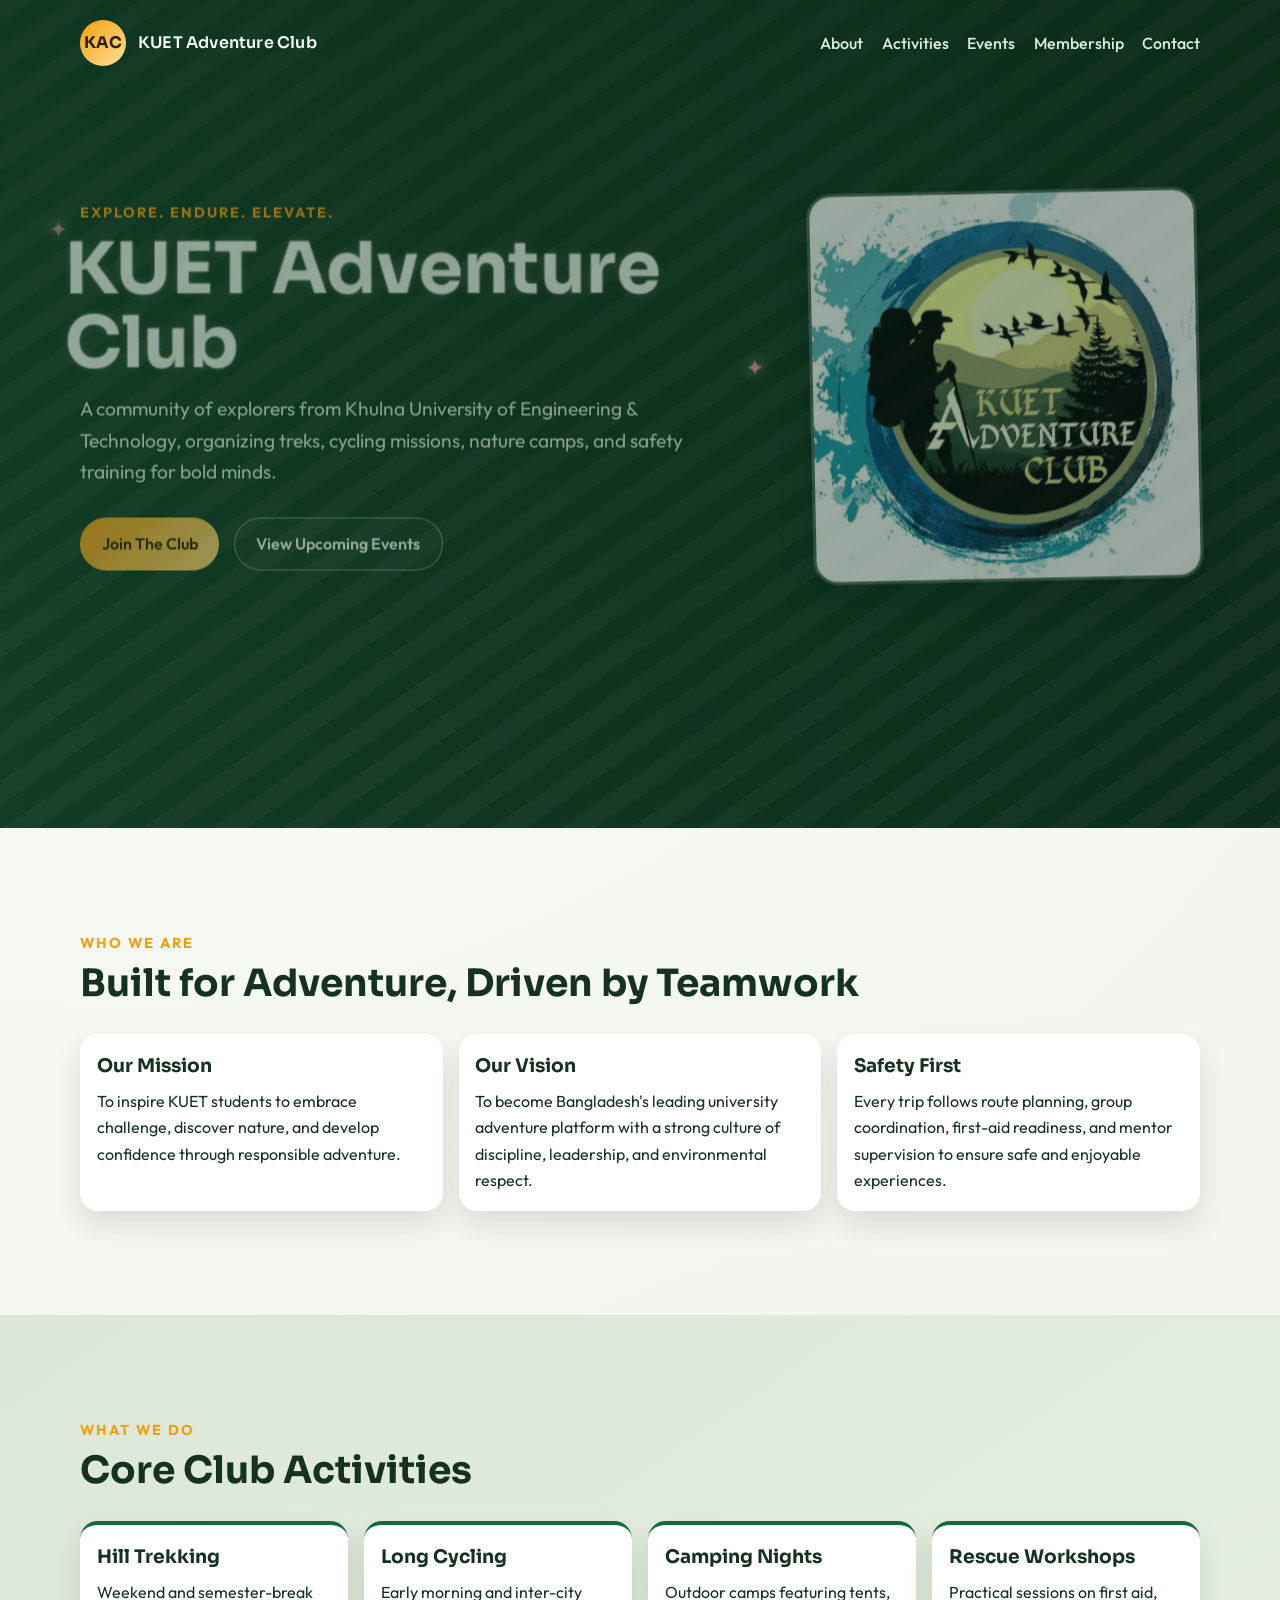
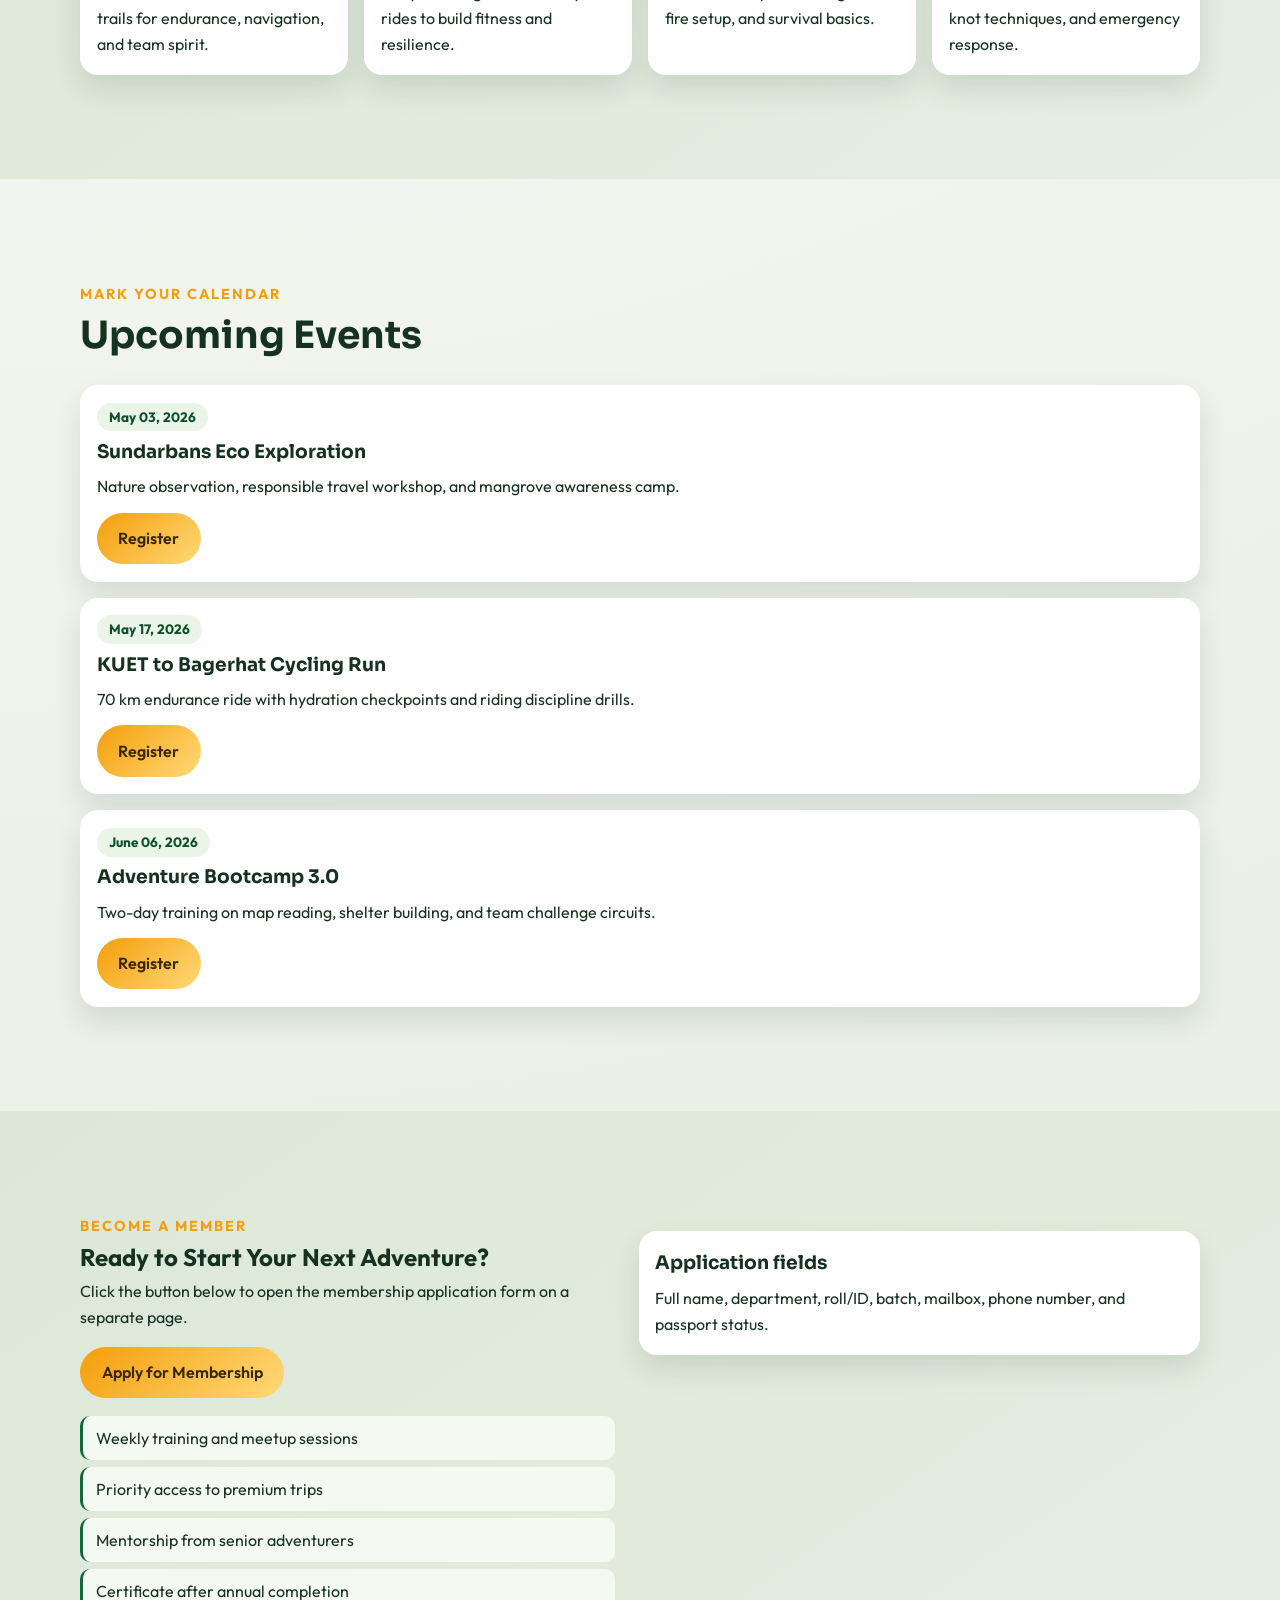
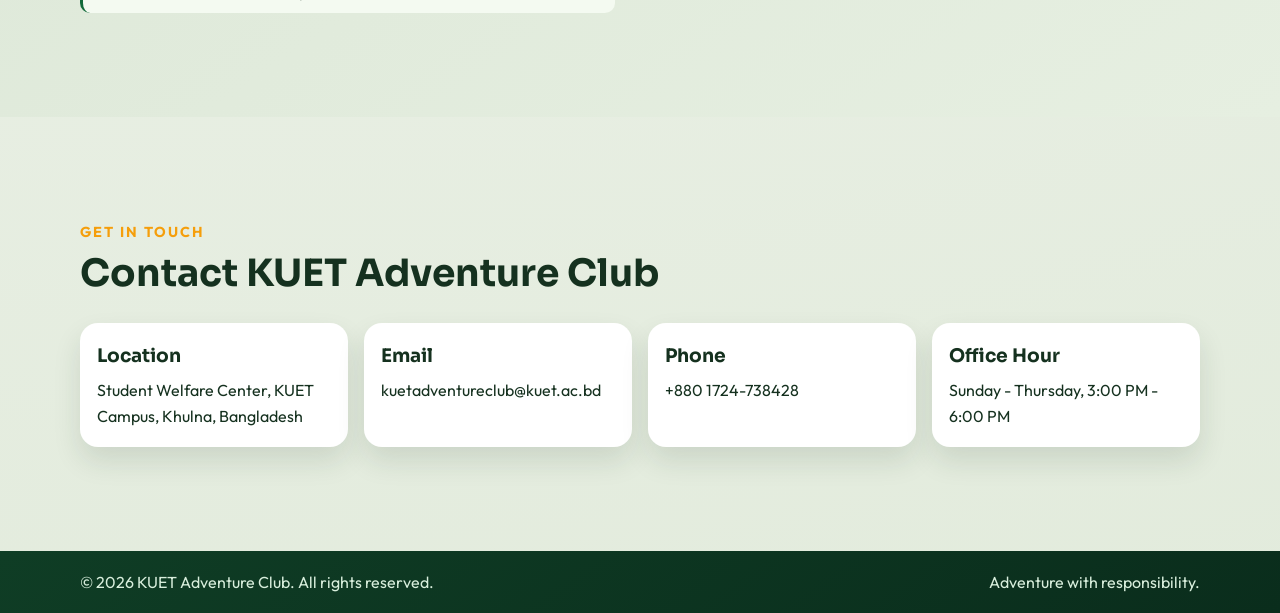
==== index.html @ f0a241ca "Adding register & others button" ====
<!DOCTYPE html>
<html lang="en">
<head>
	<meta charset="UTF-8">
	<meta name="viewport" content="width=device-width, initial-scale=1.0">
	<meta http-equiv="refresh" content="0; url=p29.html">
	<title>KUET Adventure Club</title>
</head>
<body>
	<p>Redirecting to the homepage...</p>
</body>
</html>
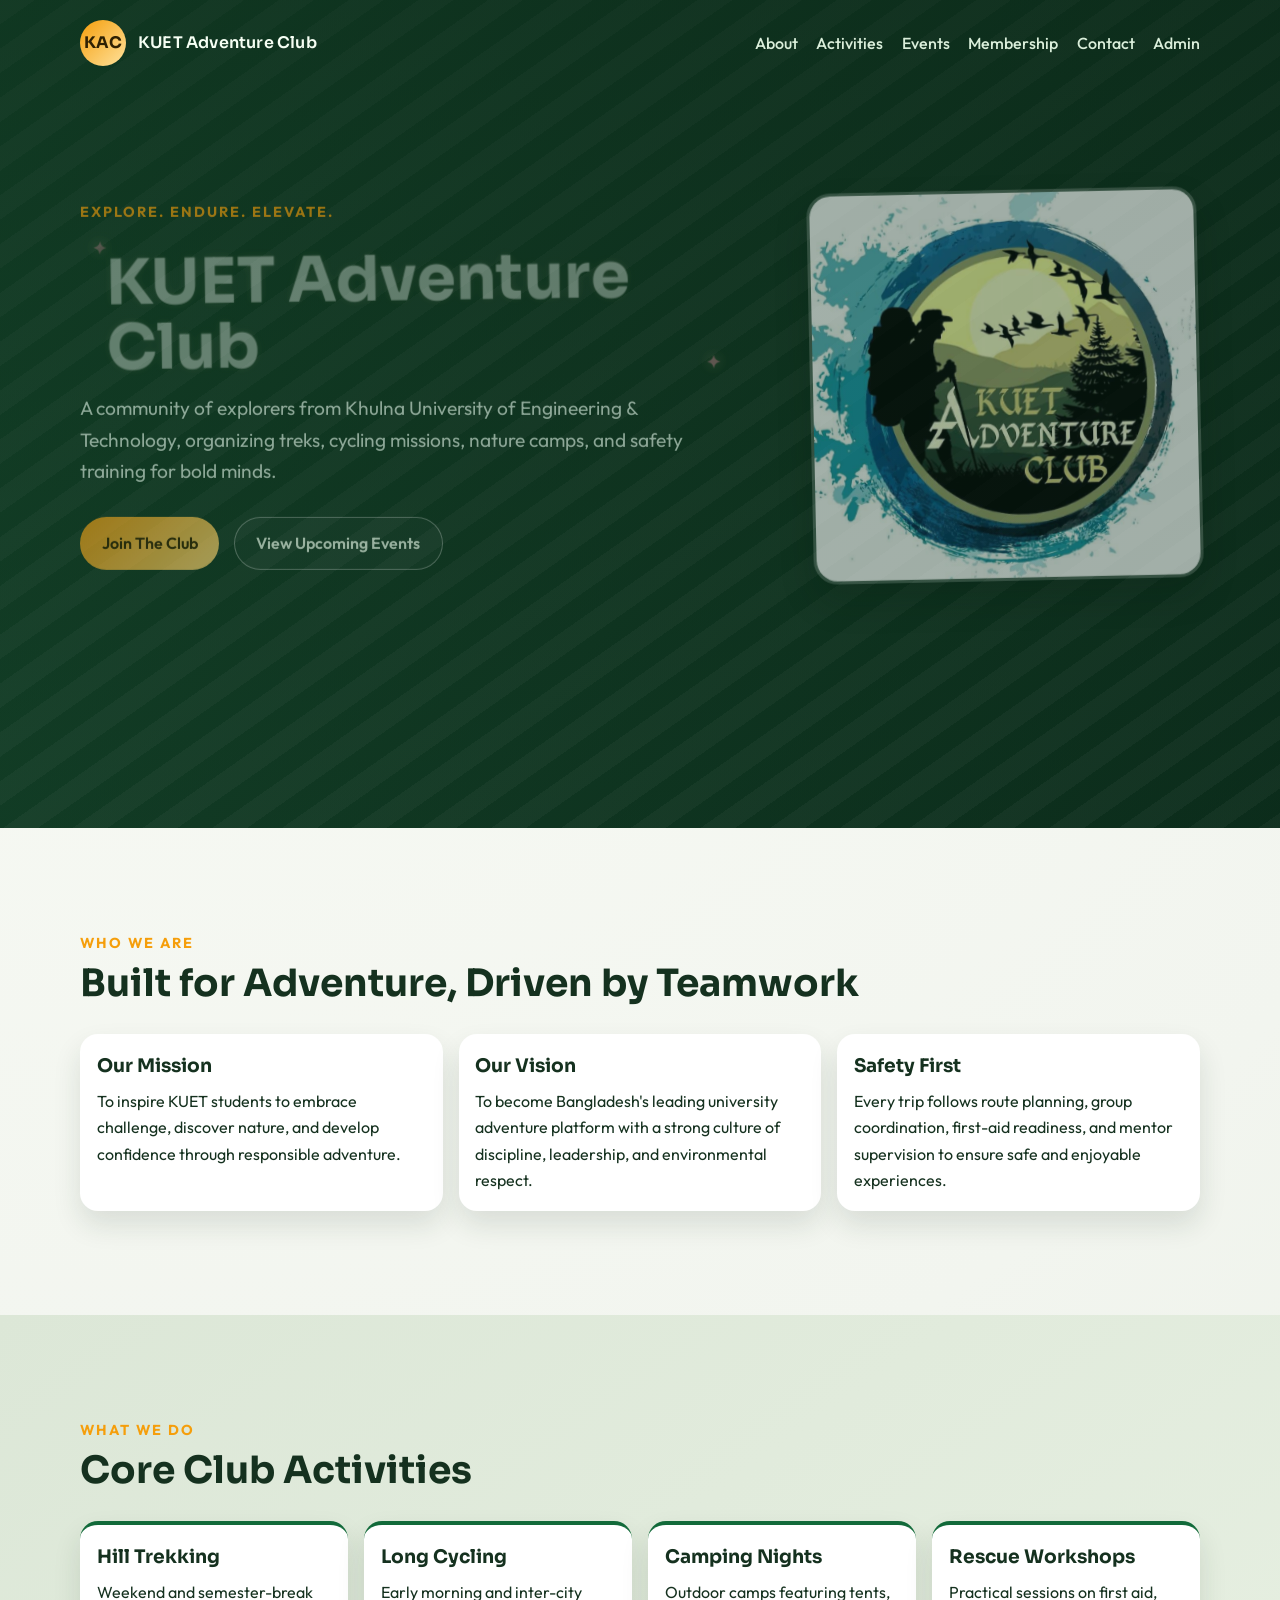
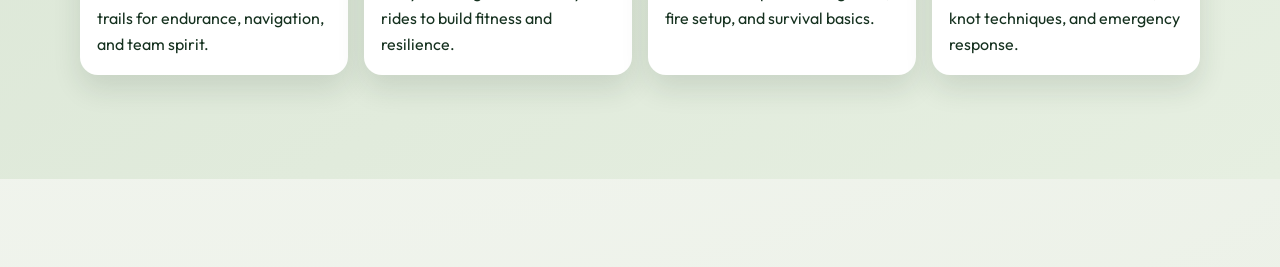
==== commit 210305c0: "Implement event and registration management" ====
--- a/index.html
+++ b/index.html
@@ -8,5 +8,6 @@
 </head>
 <body>
 	<p>Redirecting to the homepage...</p>
+	<script src="copy-protect.js?v=20260523a"></script>
 </body>
 </html>
